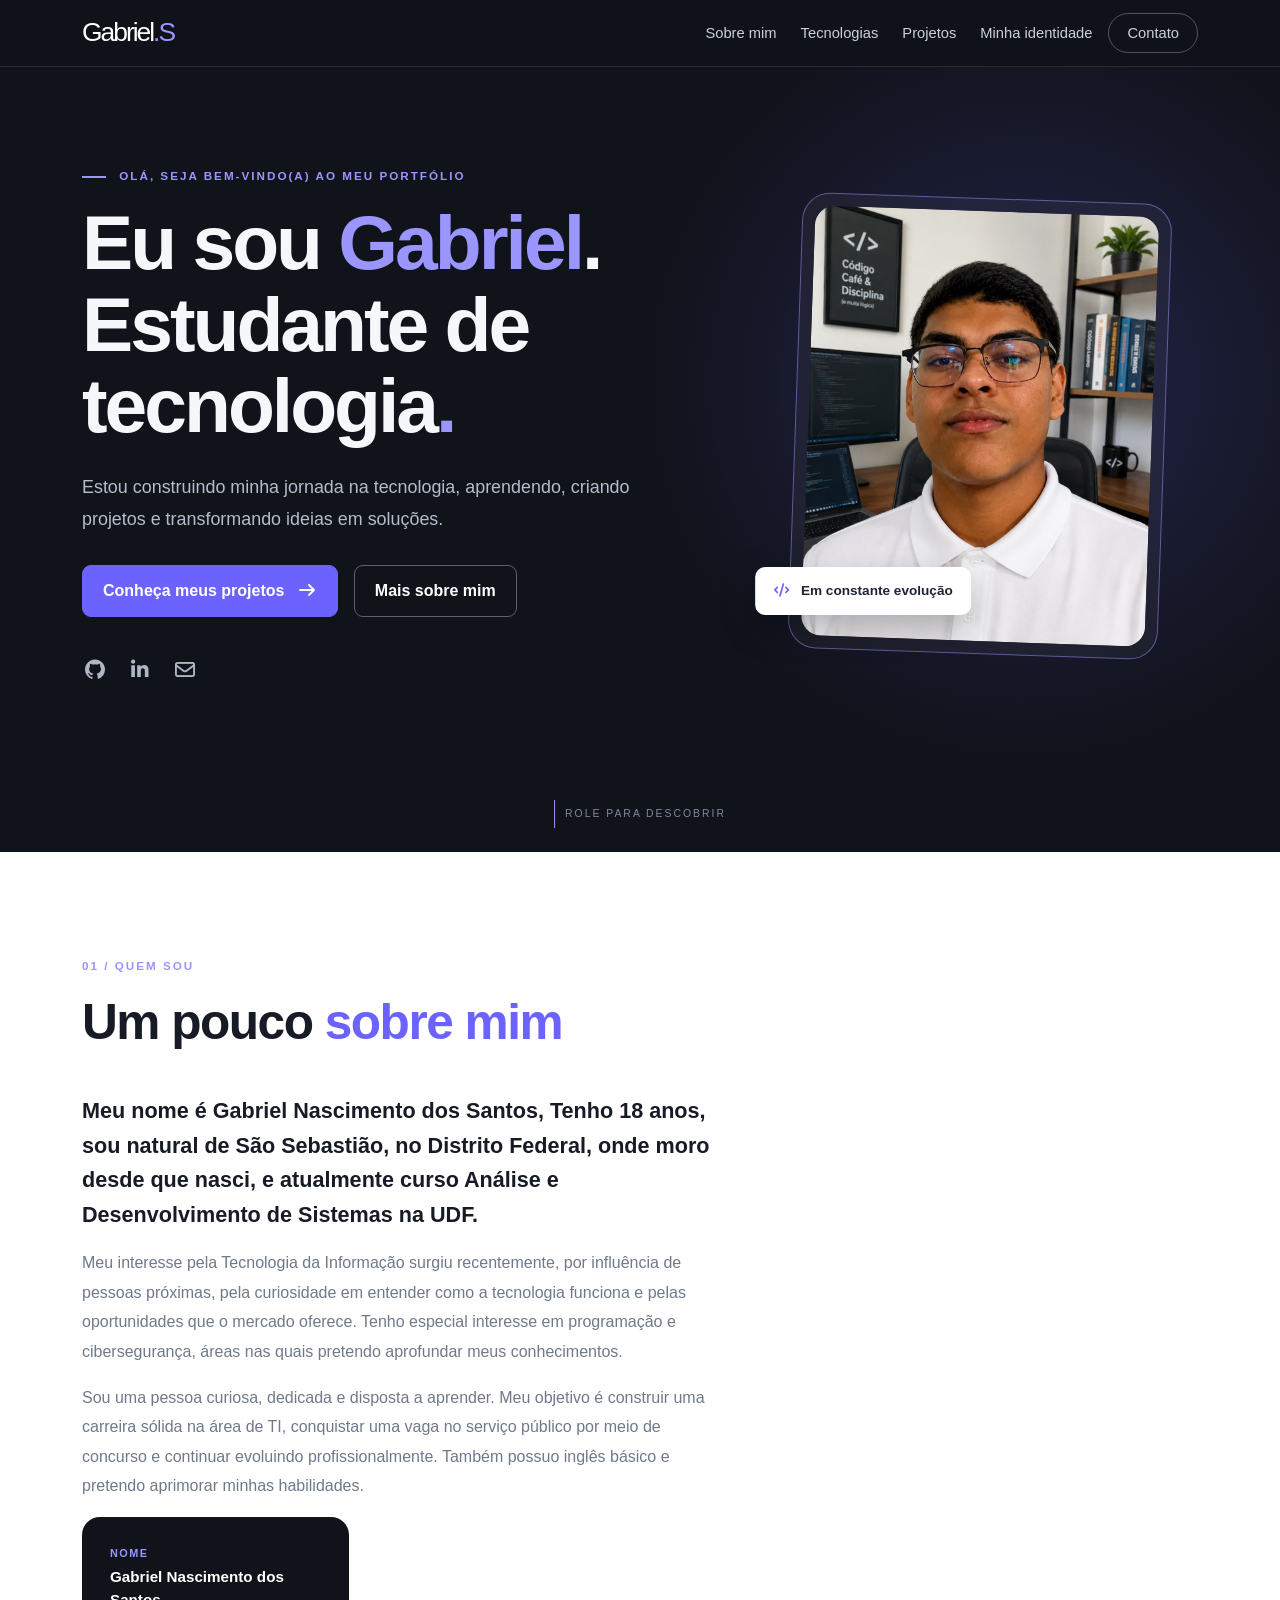
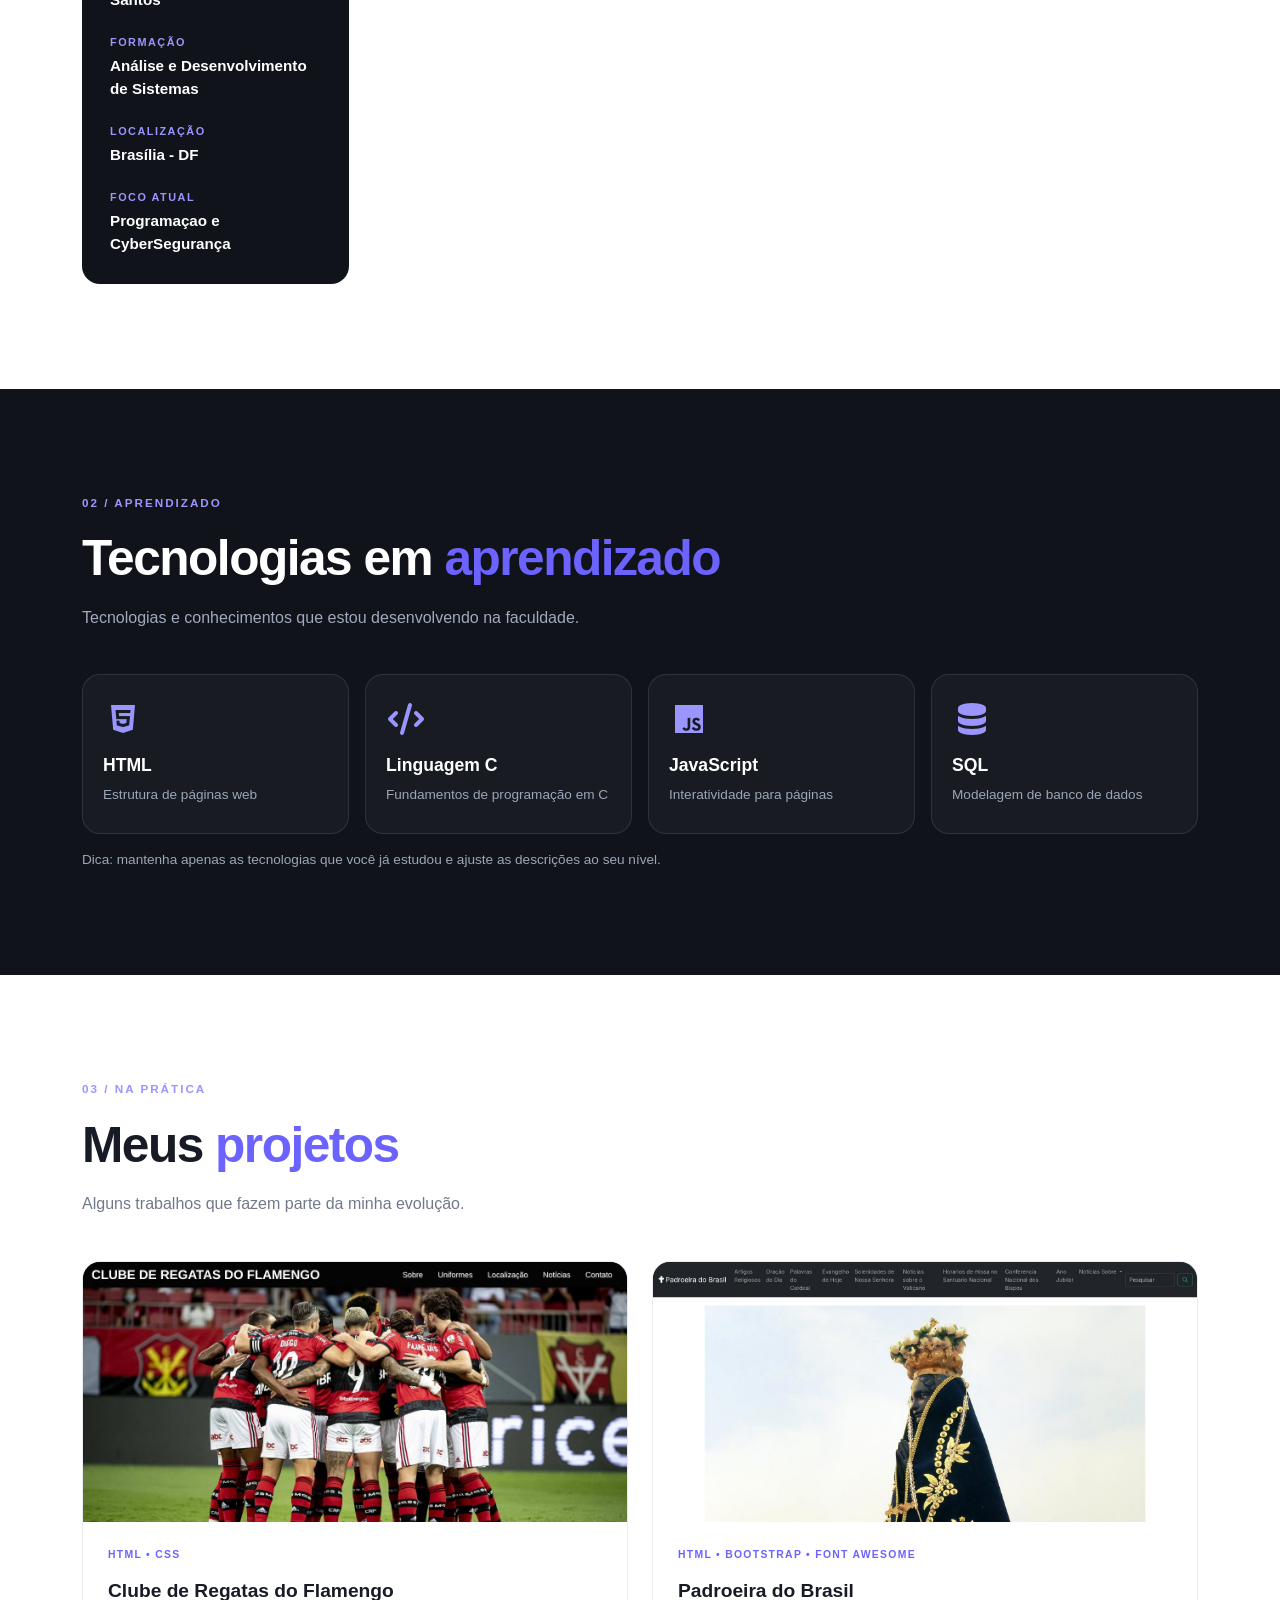
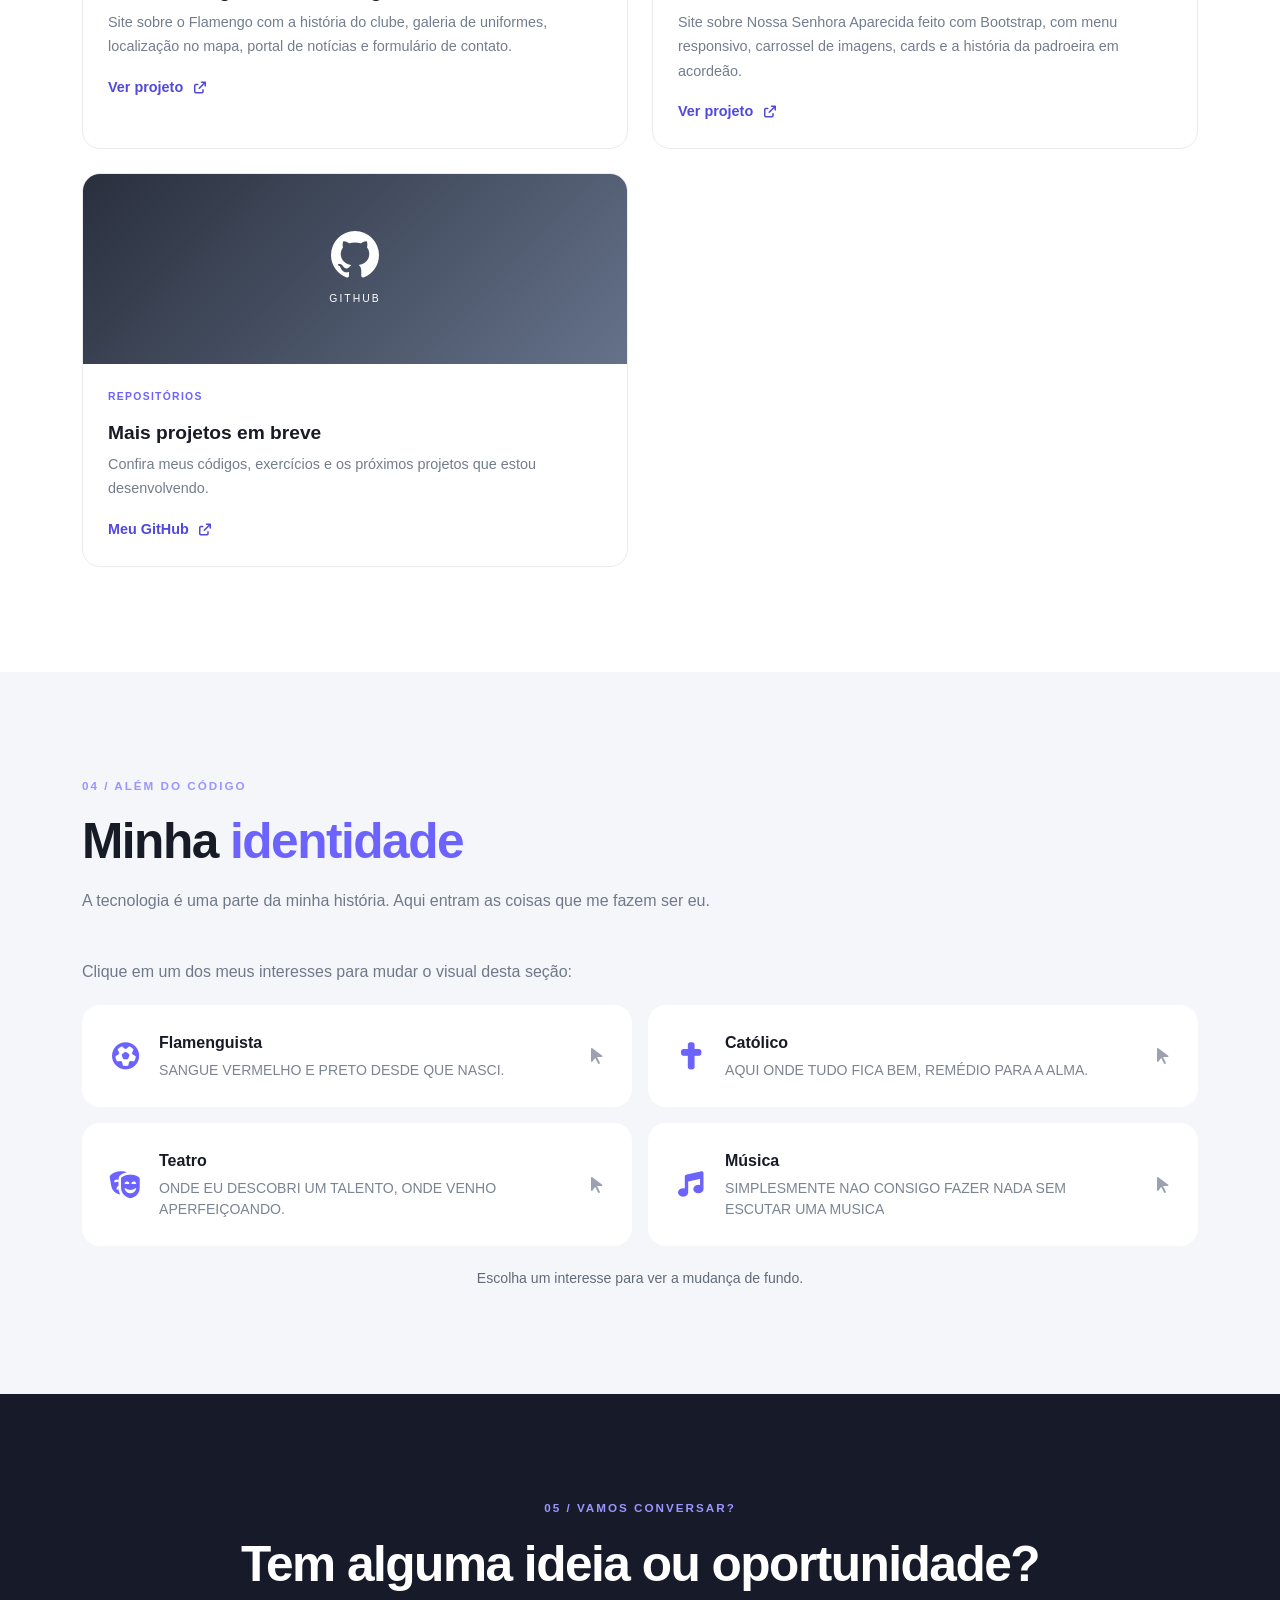
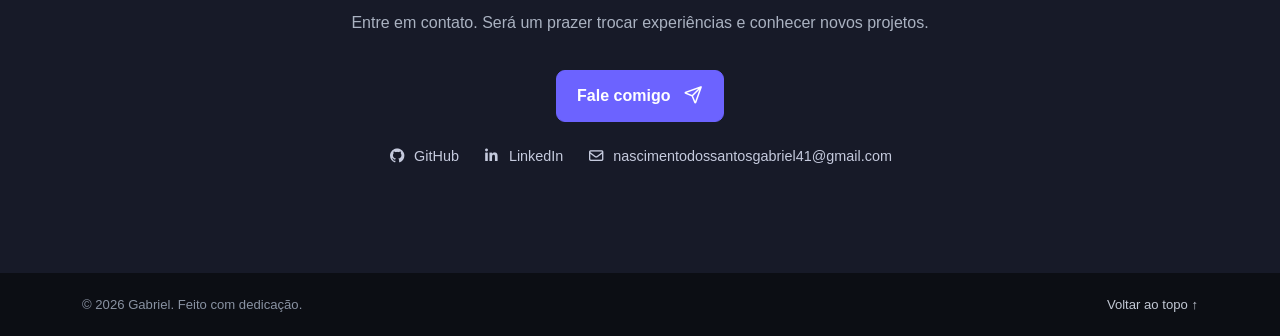
==== index.html @ ca9b6a79 "Add files via upload" ====
<!DOCTYPE html>
<html lang="pt-BR">
<head>
  <meta charset="UTF-8">
  <meta name="viewport" content="width=device-width, initial-scale=1.0">
  <meta name="description" content="Portfólio pessoal de Gabriel, estudante de Análise e Desenvolvimento de Sistemas.">
  <title>Gabriel | Portfólio</title>
  <link rel="stylesheet" href="css/bootstrap.min.css">
  <link rel="stylesheet" href="fontawesome/css/all.min.css">
  <link rel="stylesheet" href="css/style.css">
</head>
<body>
  <!-- CABEÇALHO: altere o nome e os links do menu se quiser -->
  <nav class="navbar navbar-expand-lg navbar-dark fixed-top site-navbar">
    <div class="container">
      <a class="navbar-brand" href="#">Gabriel<span>.S</span></a>
      <button class="navbar-toggler" type="button" data-bs-toggle="collapse" data-bs-target="#menuPrincipal" aria-controls="menuPrincipal" aria-expanded="false" aria-label="Abrir menu">
        <span class="navbar-toggler-icon"></span>
      </button>
      <div class="collapse navbar-collapse" id="menuPrincipal">
        <ul class="navbar-nav ms-auto align-items-lg-center gap-lg-2">
          <li class="nav-item"><a class="nav-link" href="#sobre">Sobre mim</a></li>
          <li class="nav-item"><a class="nav-link" href="#habilidades">Tecnologias</a></li>
          <li class="nav-item"><a class="nav-link" href="#projetos">Projetos</a></li>
          <li class="nav-item"><a class="nav-link" href="#interesses">Minha identidade</a></li>
          <li class="nav-item"><a class="nav-link contact-link" href="#contato">Contato</a></li>
        </ul>
      </div>
    </div>
  </nav>

  <main>
    <!-- INÍCIO: personalize o texto e substitua a imagem em img/ -->
    <section class="hero-section" id="inicio">
      <div class="container">
        <div class="row align-items-center min-vh-100 g-5">
          <div class="col-lg-7">
            <p class="eyebrow"><span></span> OLÁ, SEJA BEM-VINDO(A) AO MEU PORTFÓLIO</p>
            <h1>Eu sou <span>Gabriel</span>.<br>Estudante de tecnologia<span class="accent">.</span></h1>
            <p class="hero-description">Estou construindo minha jornada na tecnologia, aprendendo, criando projetos e transformando ideias em soluções.</p>
            <div class="d-flex flex-wrap gap-3">
              <a class="btn btn-primary-custom" href="#projetos">Conheça meus projetos <i class="fa-solid fa-arrow-right ms-2"></i></a>
              <a class="btn btn-outline-custom" href="#sobre">Mais sobre mim</a>
            </div>
            <div class="hero-socials">
              <!-- Troque # pelos endereços reais dos seus perfis -->
              <a href="https://github.com/bieladscy" target="_blank" rel="noopener" aria-label="GitHub"><i class="fa-brands fa-github"></i></a>
              <a href="https://www.linkedin.com/in/gabriel-santos-684972365" target="_blank" rel="noopener" aria-label="LinkedIn"><i class="fa-brands fa-linkedin-in"></i></a>
              <a href="mailto:nascimentodossantosgabriel41@gmail.com" aria-label="E-mail"><i class="fa-regular fa-envelope"></i></a>
            </div>
          </div>
          <div class="col-lg-5">
            <div class="profile-frame">
              <img src="img/gabriel.jpeg" alt="Foto de Gabriel" class="profile-image">
              <div class="floating-tag"><i class="fa-solid fa-code"></i> Em constante evolução</div>
            </div>
          </div>
        </div>
      </div>
      <a class="scroll-cue" href="#sobre"><span></span> ROLE PARA DESCOBRIR</a>
    </section>

    <!-- SOBRE MIM -->
    <section class="section-padding" id="sobre">
      <div class="container">
        <div class="section-heading">
          <p class="eyebrow">01 / QUEM SOU</p>
          <h2>Um pouco <span>sobre mim</span></h2>
        </div>
        <div class="row g-4 align-items-start">
          <div class="col-lg-7">
            <p c
<p class="section-lead"> Meu nome é Gabriel Nascimento dos Santos, Tenho 18 anos, sou natural de São Sebastião, no Distrito Federal, onde moro desde que nasci, e atualmente curso Análise e Desenvolvimento de Sistemas na UDF.</p>

<p class="muted-copy">Meu interesse pela Tecnologia da Informação surgiu recentemente, por influência de pessoas próximas, pela curiosidade em entender como a tecnologia funciona e pelas oportunidades que o mercado oferece. Tenho especial interesse em programação e cibersegurança, áreas nas quais pretendo aprofundar meus conhecimentos.</p>

<p class="muted-copy">Sou uma pessoa curiosa, dedicada e disposta a aprender. Meu objetivo é construir uma carreira sólida na área de TI, conquistar uma vaga no serviço público por meio de concurso e continuar evoluindo profissionalmente. Também possuo inglês básico e pretendo aprimorar minhas habilidades.</p>

          <div class="col-lg-5">
            <div class="info-panel">
              <div><span class="info-label">NOME</span><strong>Gabriel Nascimento dos Santos</strong></div>
              <div><span class="info-label">FORMAÇÃO</span><strong>Análise e Desenvolvimento de Sistemas</strong></div>
              <div><span class="info-label">LOCALIZAÇÃO</span><strong>Brasília - DF</strong></div>
              <div><span class="info-label">FOCO ATUAL</span><strong>Programaçao e CyberSegurança</strong></div>
            </div>
          </div>
        </div>
      </div>
    </section>

    <!-- HABILIDADES: altere os nomes e níveis conforme seu conhecimento real -->
    <section class="section-padding section-dark" id="habilidades">
      <div class="container">
        <div class="section-heading">
          <p class="eyebrow">02 / APRENDIZADO</p>
          <h2>Tecnologias em <span>aprendizado</span></h2>
          <p class="muted-copy">Tecnologias e conhecimentos que estou desenvolvendo na faculdade.</p>
        </div>
        <div class="row g-3">
          <div class="col-6 col-lg-3"><div class="skill-card"><i class="fa-brands fa-html5"></i><h3>HTML</h3><p>Estrutura de páginas web</p></div></div>
          <div class="col-6 col-lg-3">
  <div class="skill-card">
    <i class="fa-solid fa-code"></i>
    <h3>Linguagem C</h3>
    <p>Fundamentos de programação em C</p>
  </div>
</div>
          <div class="col-6 col-lg-3"><div class="skill-card"><i class="fa-brands fa-js"></i><h3>JavaScript</h3><p>Interatividade para páginas</p></div></div>
          <div class="col-6 col-lg-3"><div class="skill-card"><i class="fa-solid fa-database"></i><h3>SQL</h3><p>Modelagem de banco de dados</p></div></div>
        </div>
        <p class="small-note mt-3">Dica: mantenha apenas as tecnologias que você já estudou e ajuste as descrições ao seu nível.</p>
      </div>
    </section>

    <!-- PROJETOS: duplique um project-card para adicionar novos projetos -->
    <section class="section-padding" id="projetos">
      <div class="container">
        <div class="section-heading">
          <p class="eyebrow">03 / NA PRÁTICA</p>
          <h2>Meus <span>projetos</span></h2>
          <p class="muted-copy">Alguns trabalhos que fazem parte da minha evolução.</p>
        </div>
        <div class="row g-4">
          <div class="col-md-6">
            <article class="project-card project-featured">
              <div class="project-visual visual-one has-photo">
                <img src="img/projeto1.jpg" alt="Página inicial do site do Clube de Regatas do Flamengo" class="project-photo">
                <i class="fa-solid fa-laptop-code"></i><span>PROJETO 01</span>
              </div>
              <div class="project-content"><p class="project-type">HTML • CSS</p><h3>Clube de Regatas do Flamengo</h3><p>Site sobre o Flamengo com a história do clube, galeria de uniformes, localização no mapa, portal de notícias e formulário de contato.</p><a href="projetos/projeto-1/index.html" target="_blank" rel="noopener" class="project-link">Ver projeto <i class="fa-solid fa-arrow-up-right-from-square"></i></a></div>
            </article>
          </div>
          <div class="col-md-6">
            <article class="project-card project-featured">
              <div class="project-visual visual-two has-photo">
                <img src="img/projeto2.jpg" alt="Página inicial do site Padroeira do Brasil" class="project-photo">
                <i class="fa-solid fa-code"></i><span>PROJETO 02</span>
              </div>
              <div class="project-content"><p class="project-type">HTML • BOOTSTRAP • FONT AWESOME</p><h3>Padroeira do Brasil</h3><p>Site sobre Nossa Senhora Aparecida feito com Bootstrap, com menu responsivo, carrossel de imagens, cards e a história da padroeira em acordeão.</p><a href="projetos/projeto-2/index.html" target="_blank" rel="noopener" class="project-link">Ver projeto <i class="fa-solid fa-arrow-up-right-from-square"></i></a></div>
            </article>
          </div>
          <div class="col-md-6">
            <article class="project-card">
              <div class="project-visual visual-three"><i class="fa-brands fa-github"></i><span>GITHUB</span></div>
              <div class="project-content"><p class="project-type">REPOSITÓRIOS</p><h3>Mais projetos em breve</h3><p>Confira meus códigos, exercícios e os próximos projetos que estou desenvolvendo.</p><a href="https://github.com/bieladscy" target="_blank" rel="noopener" class="project-link">Meu GitHub <i class="fa-solid fa-arrow-up-right-from-square"></i></a></div>
            </article>
          </div>
        </div>
      </div>
    </section>

    <!-- INTERESSES / HOBBIES -->
    <section class="section-padding section-soft" id="interesses">
      <div class="container">
        <div class="section-heading">
          <p class="eyebrow">04 / ALÉM DO CÓDIGO</p>
          <h2>Minha <span>identidade</span></h2>
          <p class="muted-copy">A tecnologia é uma parte da minha história. Aqui entram as coisas que me fazem ser eu.</p>
        </div>
        <p class="muted-copy interest-hint">Clique em um dos meus interesses para mudar o visual desta seção:</p>
        <div class="row g-3 interest-options">
          <div class="col-md-6">
            <button class="interest-item interest-choice" type="button" data-interest-theme="flamengo" aria-pressed="false">
              <i class="fa-solid fa-futbol"></i>
              <span><strong>Flamenguista</strong><small>SANGUE VERMELHO E PRETO DESDE QUE NASCI.</small></span>
              <i class="fa-solid fa-arrow-pointer choice-indicator"></i>
            </button>
          </div>
          <div class="col-md-6">
            <button class="interest-item interest-choice" type="button" data-interest-theme="catolico" aria-pressed="false">
              <i class="fa-solid fa-cross"></i>
              <span><strong>Católico</strong><small>AQUI ONDE TUDO FICA BEM, REMÉDIO PARA A ALMA.</small></span>
              <i class="fa-solid fa-arrow-pointer choice-indicator"></i>
            </button>
          </div>
          <div class="col-md-6">
            <button class="interest-item interest-choice" type="button" data-interest-theme="teatro" aria-pressed="false">
              <i class="fa-solid fa-masks-theater"></i>
              <span><strong>Teatro</strong><small>ONDE EU DESCOBRI UM TALENTO, ONDE VENHO APERFEIÇOANDO.</small></span>
              <i class="fa-solid fa-arrow-pointer choice-indicator"></i>
            </button>
          </div>
          <div class="col-md-6">
            <button class="interest-item interest-choice" type="button" data-interest-theme="musica" aria-pressed="false">
              <i class="fa-solid fa-music"></i>
              <span><strong>Música</strong><small>SIMPLESMENTE NAO CONSIGO FAZER NADA SEM ESCUTAR UMA MUSICA</small></span>
              <i class="fa-solid fa-arrow-pointer choice-indicator"></i>
            </button>
          </div>
        </div>
        <!-- FOTO DO INTERESSE: aparece no meio quando um interesse é escolhido (trocada pelo js/script.js) -->
        <div class="interest-photos" id="interestPhotos" hidden></div>
        <p class="interest-feedback" id="interestFeedback" aria-live="polite">Escolha um interesse para ver a mudança de fundo.</p>
      </div>
    </section>

    <!-- CONTATO -->
    <section class="section-padding contact-section" id="contato">
      <div class="container text-center">
        <p class="eyebrow">05 / VAMOS CONVERSAR?</p>
        <h2>Tem alguma ideia ou oportunidade?</h2>
        <p class="muted-copy">Entre em contato. Será um prazer trocar experiências e conhecer novos projetos.</p>
        <a class="btn btn-primary-custom mt-3" href="mailto:nascimentodossantosgabriel41@gmail.com">Fale comigo <i class="fa-regular fa-paper-plane ms-2"></i></a>
        <div class="contact-socials mt-4">
          <a href="https://github.com/bieladscy" target="_blank" rel="noopener"><i class="fa-brands fa-github me-1"></i> GitHub</a>
          <a href="https://www.linkedin.com/in/gabriel-santos-684972365" target="_blank" rel="noopener"><i class="fa-brands fa-linkedin-in me-1"></i> LinkedIn</a>
          <a href="mailto:nascimentodossantosgabriel41@gmail.com"><i class="fa-regular fa-envelope me-1"></i> nascimentodossantosgabriel41@gmail.com</a>
        </div>
      </div>
    </section>
  </main>

  <footer class="site-footer">
    <div class="container d-flex flex-column flex-md-row justify-content-between gap-2">
      <p>© <span id="currentYear"></span> Gabriel. Feito com dedicação.</p>
      <a href="#inicio">Voltar ao topo ↑</a>
    </div>
  </footer>

  <script src="js/bootstrap.bundle.min.js"></script>
  <script src="js/script.js"></script>
</body>
</html>
---- css/style.css ----
/* =====================================================
   PORTFÓLIO GABRIEL | CSS PRINCIPAL
   Edite as variáveis abaixo para mudar as cores do site.
   ===================================================== */
:root {
  --bg: #10131a;
  --bg-soft: #f4f6fa;
  --surface: #ffffff;
  --text: #f5f7fb;
  --text-dark: #171b25;
  --muted: #9ca6b7;
  --primary: #6c63ff;
  --primary-light: #9b95ff;
  --border: rgba(255,255,255,.1);
  --radius: 18px;
}
* { box-sizing: border-box; }
html { scroll-behavior: smooth; scroll-padding-top: 82px; }
body { font-family: Arial, Helvetica, sans-serif; color: var(--text-dark); }
a { text-decoration: none; }
.site-navbar { background: rgba(16,19,26,.94); backdrop-filter: blur(12px); border-bottom: 1px solid var(--border); }
.navbar-brand { font-size: 1.65rem; letter-spacing: -2px; }
.navbar-brand span, .accent { color: var(--primary-light); }
.nav-link { color: #cbd1dc !important; font-size: .92rem; }
.nav-link:hover { color: #fff !important; }
.contact-link { border: 1px solid rgba(255,255,255,.28); border-radius: 30px; padding-inline: 18px !important; }
.hero-section { position: relative; background: radial-gradient(circle at 80% 45%, #24244b 0, transparent 34%), var(--bg); color: var(--text); overflow: hidden; }
.min-vh-100 { min-height: 100vh !important; }
.eyebrow { color: var(--primary-light); font-size: .73rem; font-weight: 700; letter-spacing: 2px; margin-bottom: 18px; }
.eyebrow span { display: inline-block; width: 24px; height: 2px; background: var(--primary-light); vertical-align: middle; margin-right: 8px; }
.hero-section h1 { font-size: clamp(2.7rem, 6vw, 5.3rem); line-height: 1.06; font-weight: 800; letter-spacing: -3px; margin-bottom: 24px; }
.hero-section h1 span:first-child { color: var(--primary-light); }
.hero-description { max-width: 560px; color: #b4bdcb; font-size: 1.12rem; line-height: 1.8; margin-bottom: 30px; }
.btn { border-radius: 9px; padding: 13px 20px; font-weight: 700; }
.btn-primary-custom { color: #fff; background: var(--primary); border: 1px solid var(--primary); }
.btn-primary-custom:hover { color: #fff; background: #554ce6; border-color: #554ce6; transform: translateY(-2px); }
.btn-outline-custom { color: #fff; border: 1px solid #596171; }
.btn-outline-custom:hover { color: #fff; border-color: var(--primary-light); }
.hero-socials { display: flex; gap: 20px; margin-top: 38px; }
.hero-socials a { color: #aeb7c6; font-size: 1.25rem; }
.hero-socials a:hover { color: var(--primary-light); }
.profile-frame { position: relative; max-width: 370px; margin: auto; padding: 12px; border: 1px solid rgba(155,149,255,.5); border-radius: 28px; transform: rotate(2deg); background: rgba(255,255,255,.04); }
.profile-image { width: 100%; height: 430px; object-fit: cover; border-radius: 20px; display: block; }
.floating-tag { position: absolute; bottom: 34px; left: -35px; padding: 14px 18px; border-radius: 10px; background: #fff; color: #202333; font-size: .85rem; font-weight: 700; box-shadow: 0 12px 35px #0004; transform: rotate(-2deg); }
.floating-tag i { color: var(--primary); margin-right: 7px; }
.scroll-cue { position: absolute; bottom: 24px; left: 50%; transform: translateX(-50%); color: #7f899b; font-size: .65rem; letter-spacing: 2px; display: flex; align-items: center; gap: 10px; }
.scroll-cue span { height: 28px; width: 1px; background: var(--primary-light); }
.section-padding { padding: 105px 0; }
.section-heading { margin-bottom: 42px; }
.section-heading h2, .contact-section h2 { font-size: clamp(2rem, 4vw, 3.1rem); font-weight: 800; letter-spacing: -1.5px; margin-bottom: 14px; }
.section-heading h2 span { color: var(--primary); }
.section-lead { font-size: 1.35rem; line-height: 1.6; font-weight: 600; max-width: 700px; }
.muted-copy { color: #70798a; line-height: 1.85; max-width: 720px; }
.info-panel { background: var(--bg); color: #fff; padding: 28px; border-radius: var(--radius); display: grid; gap: 22px; }
.info-panel div { display: grid; gap: 5px; }
.info-label { color: var(--primary-light); font-size: .68rem; letter-spacing: 1.5px; font-weight: 700; }
.info-panel strong { font-size: .95rem; font-weight: 600; }
.section-dark { background: var(--bg); color: #fff; }
.section-dark .muted-copy { color: #a1aabc; }
.skill-card { height: 100%; padding: 28px 20px; border: 1px solid var(--border); background: rgba(255,255,255,.035); border-radius: var(--radius); transition: .25s; }
.skill-card:hover { transform: translateY(-6px); border-color: var(--primary-light); }
.skill-card i { color: var(--primary-light); font-size: 2rem; margin-bottom: 20px; }
.skill-card h3 { font-size: 1.1rem; font-weight: 700; }
.skill-card p, .small-note { color: #9ca6b7; font-size: .85rem; margin: 0; }
.project-card { height: 100%; border: 1px solid #e9ebf1; border-radius: var(--radius); overflow: hidden; background: #fff; transition: .25s; }
.project-card:hover { transform: translateY(-6px); box-shadow: 0 18px 40px #18213a12; }
.project-visual { height: 190px; display: flex; flex-direction: column; align-items: center; justify-content: center; gap: 12px; color: #fff; }
.project-visual i { font-size: 3rem; }
.project-visual span { font-size: .65rem; letter-spacing: 2px; }
.visual-one { background: linear-gradient(135deg,#28265c,#7770e8); }
.visual-two { background: linear-gradient(135deg,#143b4c,#3c9b9d); }
.visual-three { background: linear-gradient(135deg,#292f3d,#65728a); }
/* Projetos em destaque com foto: se a imagem existir, ela cobre o gradiente */
.project-visual.has-photo { position: relative; overflow: hidden; }
.project-featured .project-visual { height: 260px; }
.project-photo { position: absolute; inset: 0; width: 100%; height: 100%; object-fit: cover; object-position: center top; transition: transform .35s ease; }
.project-card:hover .project-photo { transform: scale(1.04); }
.project-content { padding: 25px; }
.project-type { color: var(--primary); font-size: .65rem; letter-spacing: 1.3px; font-weight: 800; }
.project-content h3 { font-size: 1.2rem; font-weight: 800; }
.project-content p:not(.project-type) { color: #737d8d; line-height: 1.7; font-size: .9rem; }
.project-link { color: #5148dc; font-size: .9rem; font-weight: 700; }
.project-link i { margin-left: 5px; font-size: .75rem; }
.section-soft { background: var(--bg-soft); }
#interesses { position: relative; isolation: isolate; overflow: hidden; transition: background .35s ease; }
#interesses::before { content: ""; position: absolute; inset: 0; z-index: -1; opacity: 0; transition: opacity .35s ease; pointer-events: none; }
#interesses.theme-flamengo::before { opacity: 1; background: linear-gradient(90deg, #c8102e 0 50%, #090909 50% 100%); }
#interesses.theme-catolico::before { opacity: 1; background: url("../img/bandeira-santa-se.svg") center / cover no-repeat; }
#interesses.theme-teatro::before { opacity: 1; background: linear-gradient(rgba(0,0,0,.40), rgba(0,0,0,.65)), url("../img/teatro.jpeg") center / cover no-repeat; }
#interesses.theme-musica::before { opacity: 1; background: linear-gradient(rgba(0,0,0,.40), rgba(0,0,0,.65)), url("../img/show.jpeg") center 30% / cover no-repeat; }
#interesses.theme-flamengo .container, #interesses.theme-catolico .container, #interesses.theme-teatro .container, #interesses.theme-musica .container { background: rgba(255,255,255,.90); border-radius: 22px; padding: 28px; }

.interest-hint { margin-bottom: 18px; }
.interest-item { width: 100%; height: 100%; display: flex; align-items: center; gap: 17px; padding: 24px; background: #fff; border: 2px solid transparent; border-radius: var(--radius); text-align: left; color: var(--text-dark); }
.interest-choice { cursor: pointer; transition: transform .2s ease, border-color .2s ease, box-shadow .2s ease; }
.interest-choice:hover { transform: translateY(-4px); box-shadow: 0 12px 28px #171b2520; }
.interest-choice[aria-pressed="true"] { border-color: var(--primary); box-shadow: 0 0 0 3px #6c63ff20; }
.interest-item > i:first-child { color: var(--primary); font-size: 1.7rem; }
.interest-choice span { display: grid; gap: 5px; flex: 1; }
.interest-choice strong { font-size: 1rem; font-weight: 800; }
.interest-choice small { color: #7b8492; font-size: .88rem; }
.choice-indicator { color: #9aa2af !important; font-size: 1rem !important; }
.interest-feedback { text-align: center; color: #626b79; font-size: .88rem; margin: 22px 0 0; }
/* Foto(s) que aparecem no meio da seção ao escolher um interesse */
.interest-photos { display: flex; flex-wrap: wrap; justify-content: center; gap: 24px; margin-top: 34px; }
.interest-photos[hidden] { display: none; }
.interest-photo { width: 320px; max-width: 100%; margin: 0; padding: 10px; border-radius: 24px; background: #fff; box-shadow: 0 18px 40px #18213a26; }
.interest-photo img { width: 100%; height: 400px; object-fit: cover; border-radius: 16px; display: block; }
.interest-photo figcaption { padding: 12px 6px 4px; font-weight: 800; color: var(--text-dark); text-align: center; }
.interest-photo figcaption i { color: var(--primary); margin-right: 6px; }
#interesses.theme-flamengo .interest-photo { border: 3px solid #c8102e; outline: 3px solid #090909; outline-offset: 2px; }
#interesses.theme-flamengo .interest-photo img { object-position: center 30%; }
#interesses.theme-catolico .interest-photo { border: 3px solid #e8b923; }
#interesses.theme-catolico .interest-photo img { object-position: center 20%; }
#interesses.theme-teatro .interest-photo { width: 520px; border: 3px solid var(--primary-light); }
#interesses.theme-teatro .interest-photo img { height: 350px; }
#interesses.theme-musica .interest-photo { border: 3px solid var(--primary-light); }
#interesses.theme-musica .interest-photo img { object-position: center 40%; }
@media (max-width: 575.98px) { .interest-photo { width: 260px; } .interest-photo img { height: 320px; } #interesses.theme-teatro .interest-photo { width: 100%; } #interesses.theme-teatro .interest-photo img { height: 220px; } }
@media (max-width: 575.98px) { #interesses.theme-flamengo .container, #interesses.theme-catolico .container, #interesses.theme-teatro .container, #interesses.theme-musica .container { padding: 18px; } }
@media (max-width: 575.98px) { .project-featured .project-visual { height: 210px; } }
.contact-section { background: #171a28; color: #fff; }
.contact-section .muted-copy { margin-inline: auto; color: #aab2c1; }
.contact-socials { display: flex; flex-wrap: wrap; justify-content: center; gap: 24px; }
.contact-socials a { color: #c5cadd; font-size: .9rem; }
.contact-socials a:hover, .site-footer a:hover { color: var(--primary-light); }
.site-footer { background: #0c0e14; color: #8992a2; padding: 22px 0; font-size: .82rem; }
.site-footer p { margin: 0; }
.site-footer a { color: #c2c8d4; }
@media (max-width: 991.98px) {
  .hero-section { padding-bottom: 70px; }
  .profile-frame { max-width: 310px; }
  .profile-image { height: 350px; }
  .floating-tag { left: -12px; }
  .scroll-cue { display: none; }
}
@media (max-width: 575.98px) {
  .section-padding { padding: 75px 0; }
  .hero-section h1 { letter-spacing: -1.8px; }
  .hero-description { font-size: 1rem; }
  .profile-frame { max-width: 260px; }
  .profile-image { height: 300px; }
  .floating-tag { font-size: .72rem; padding: 11px 13px; }
  .contact-socials { gap: 16px; }
}
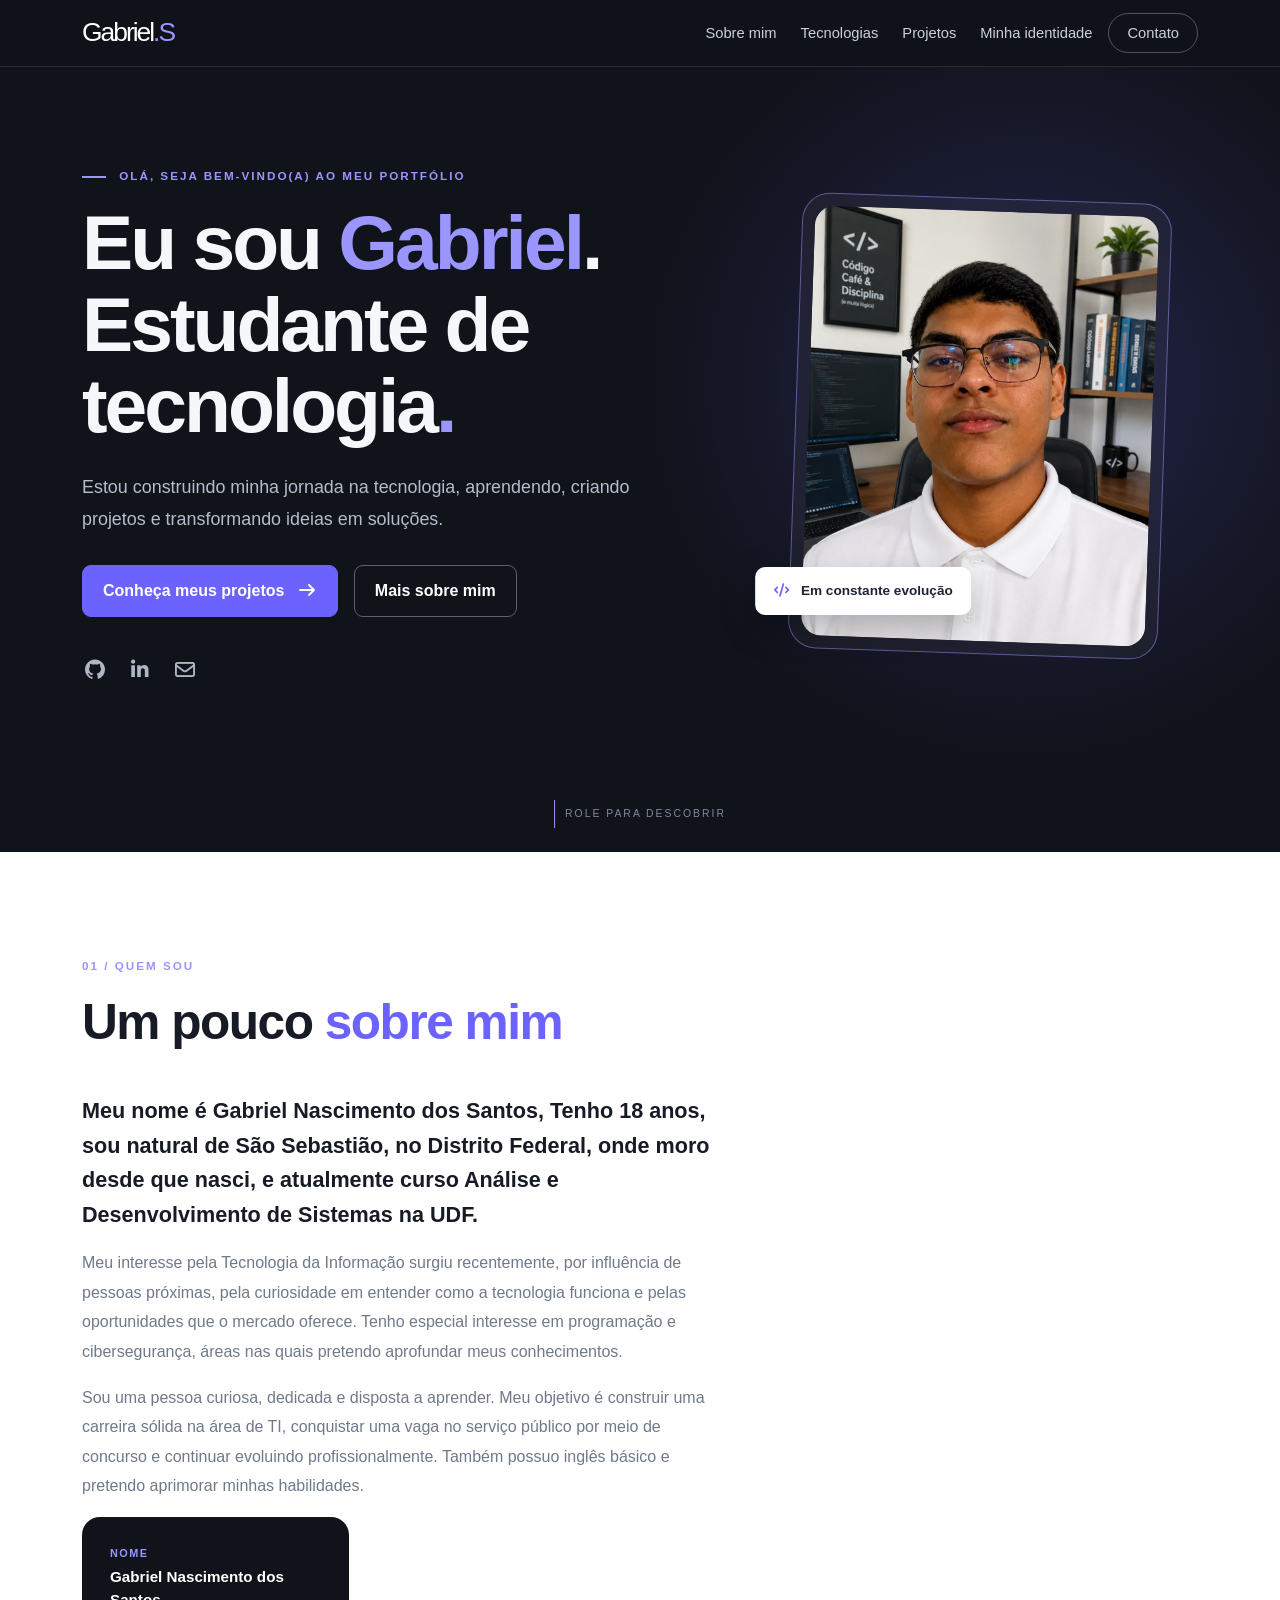
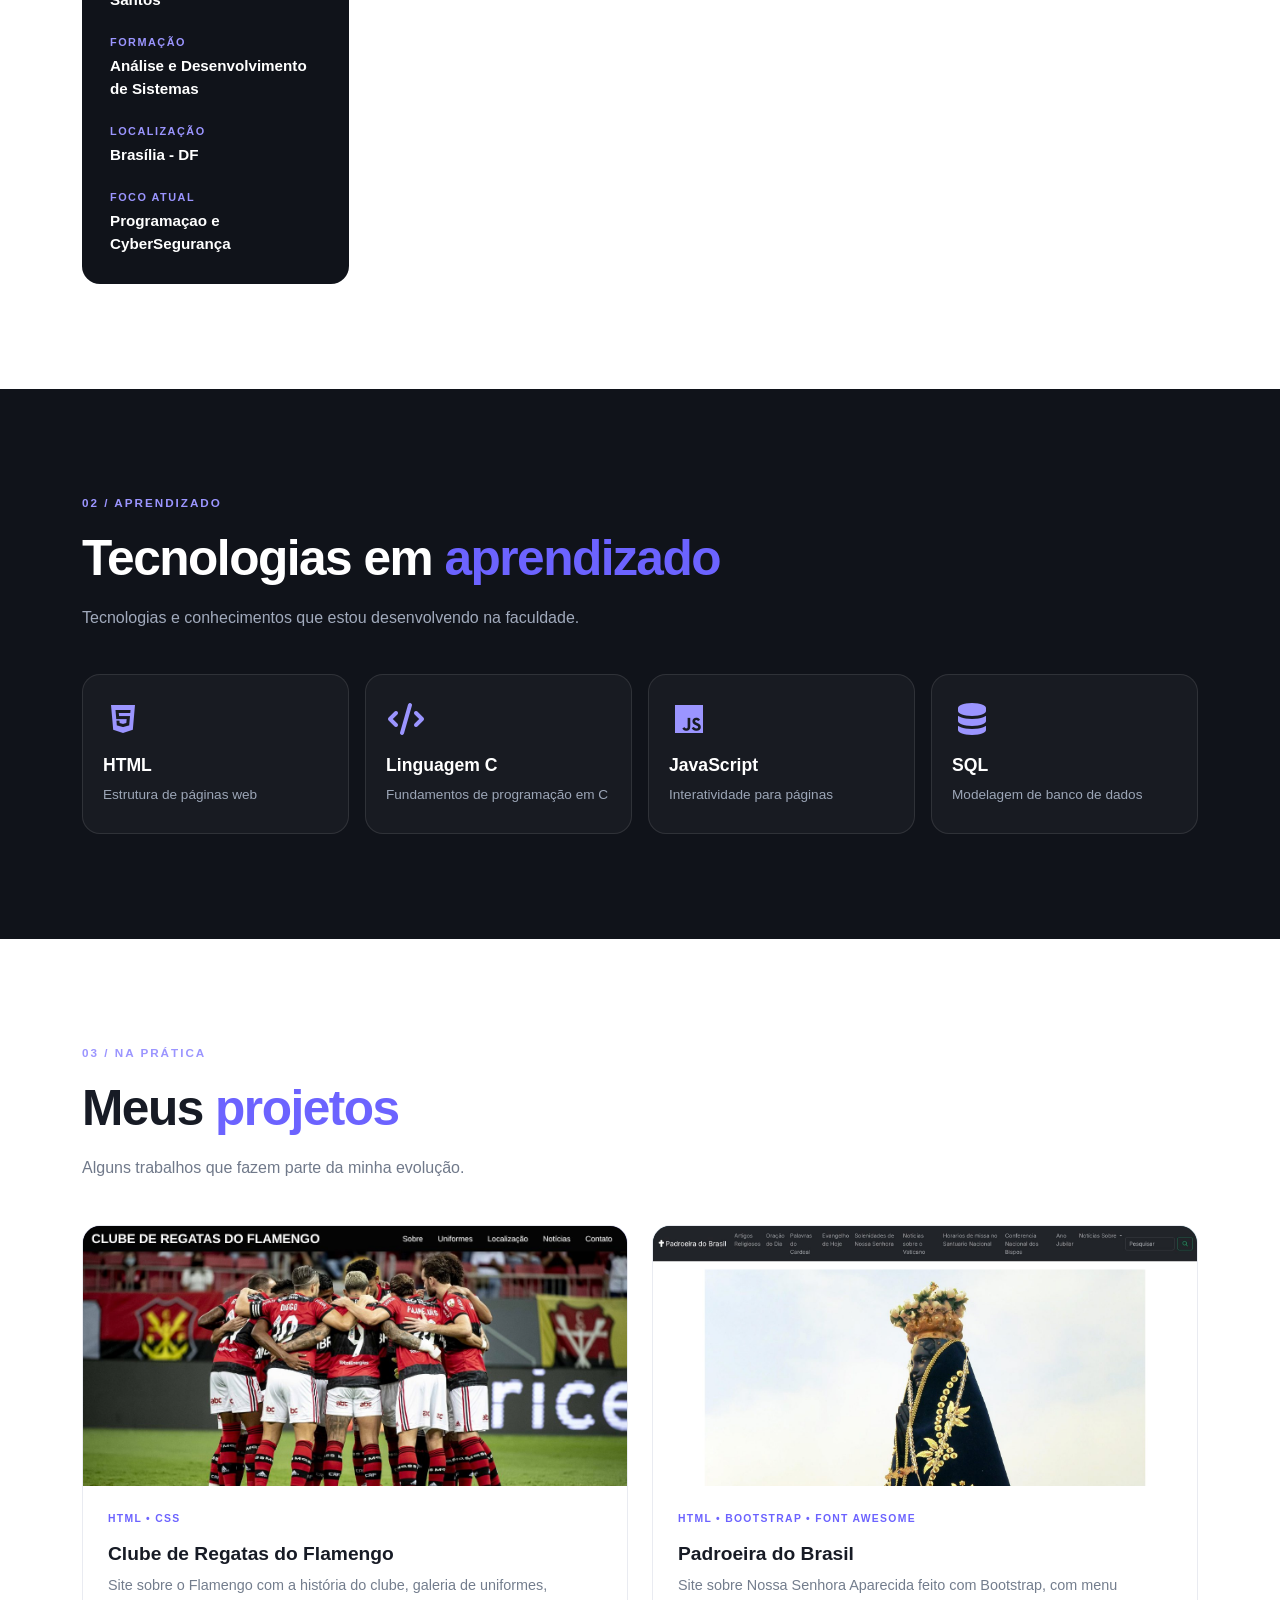
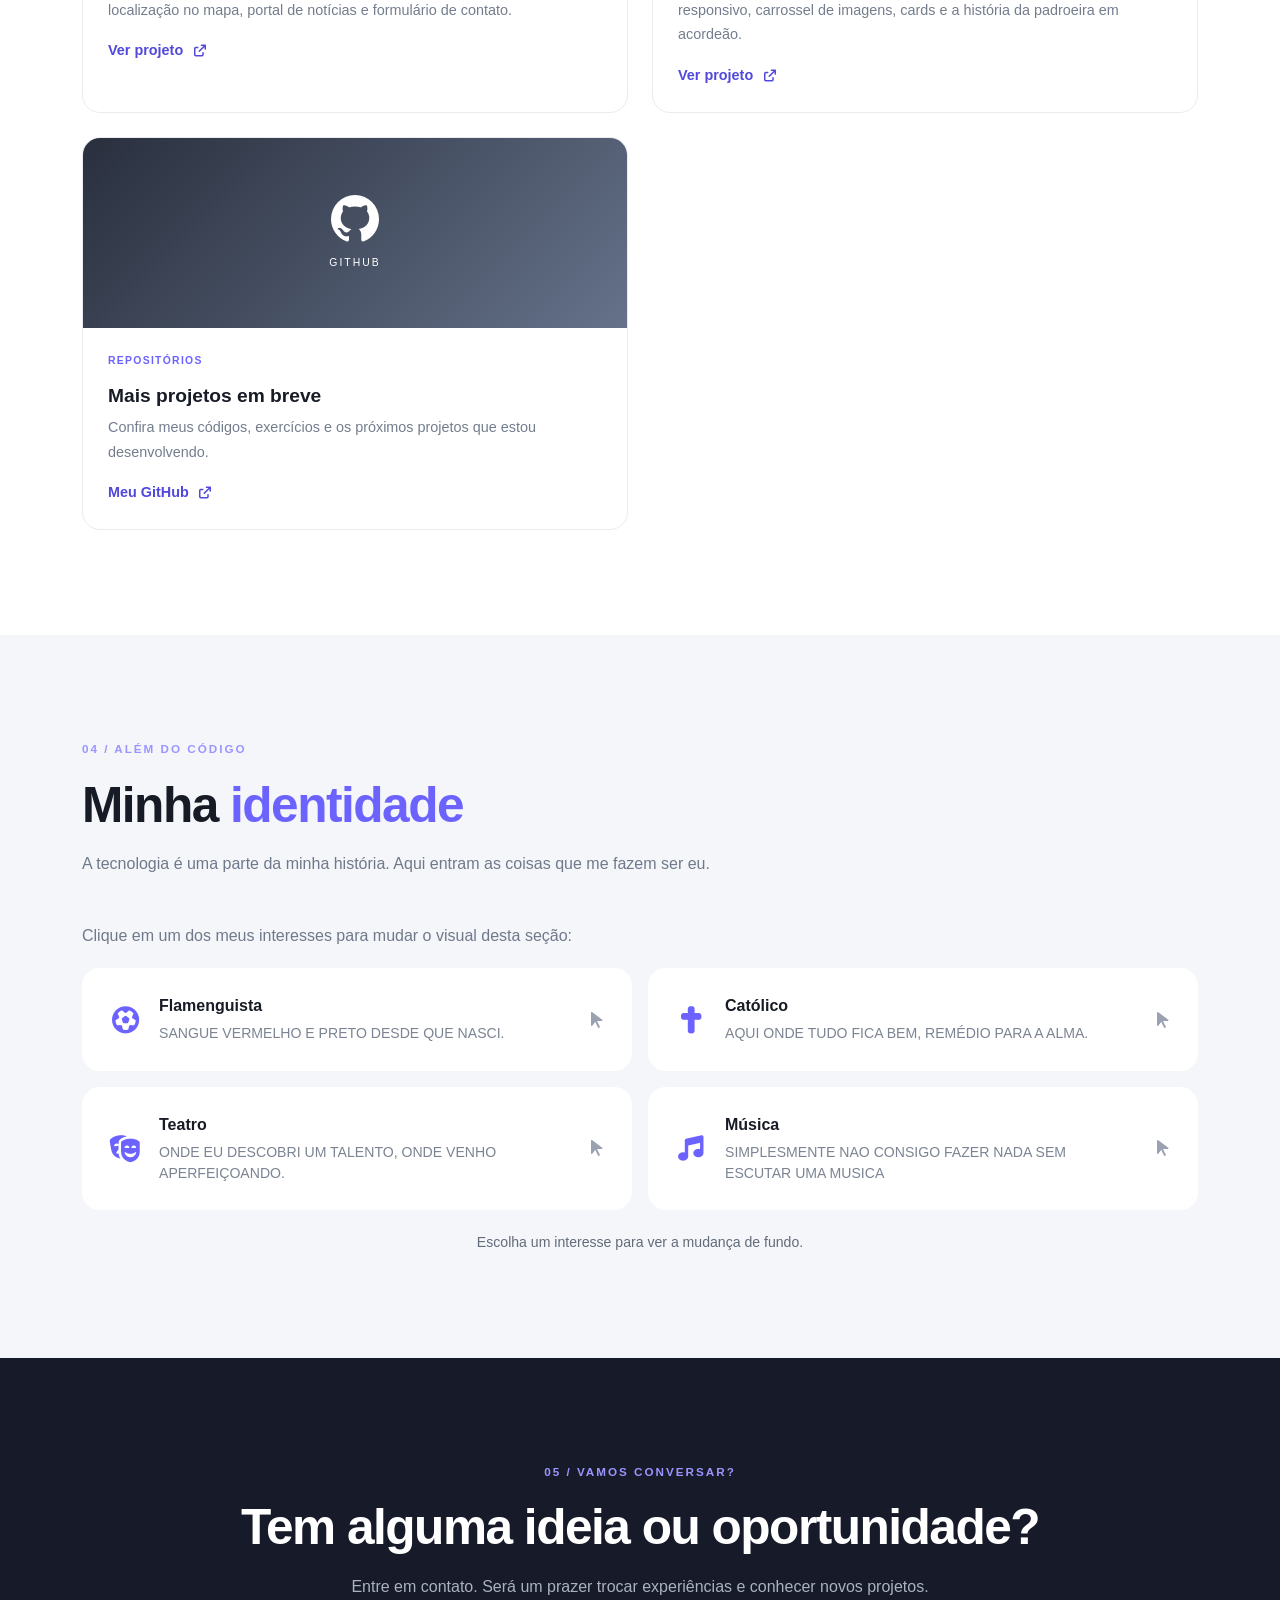
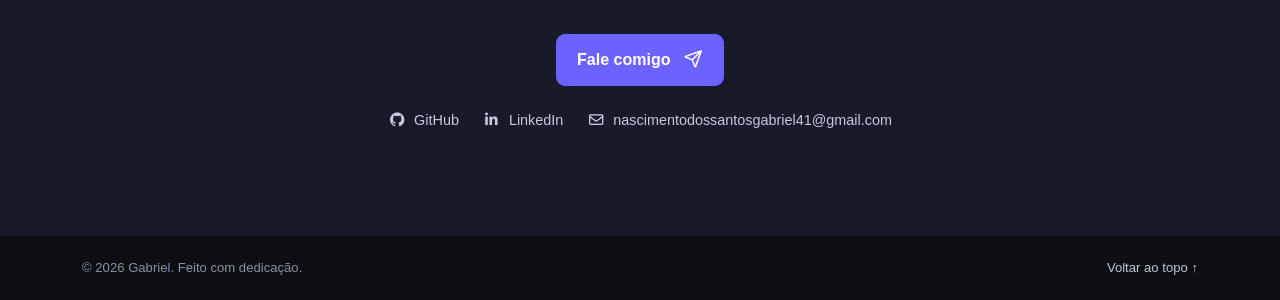
==== commit 7692f94f: "Remove small note about technology management Removed note about maintaining studied technologies." ====
--- a/index.html
+++ b/index.html
@@ -108,7 +108,6 @@
           <div class="col-6 col-lg-3"><div class="skill-card"><i class="fa-brands fa-js"></i><h3>JavaScript</h3><p>Interatividade para páginas</p></div></div>
           <div class="col-6 col-lg-3"><div class="skill-card"><i class="fa-solid fa-database"></i><h3>SQL</h3><p>Modelagem de banco de dados</p></div></div>
         </div>
-        <p class="small-note mt-3">Dica: mantenha apenas as tecnologias que você já estudou e ajuste as descrições ao seu nível.</p>
       </div>
     </section>
 
